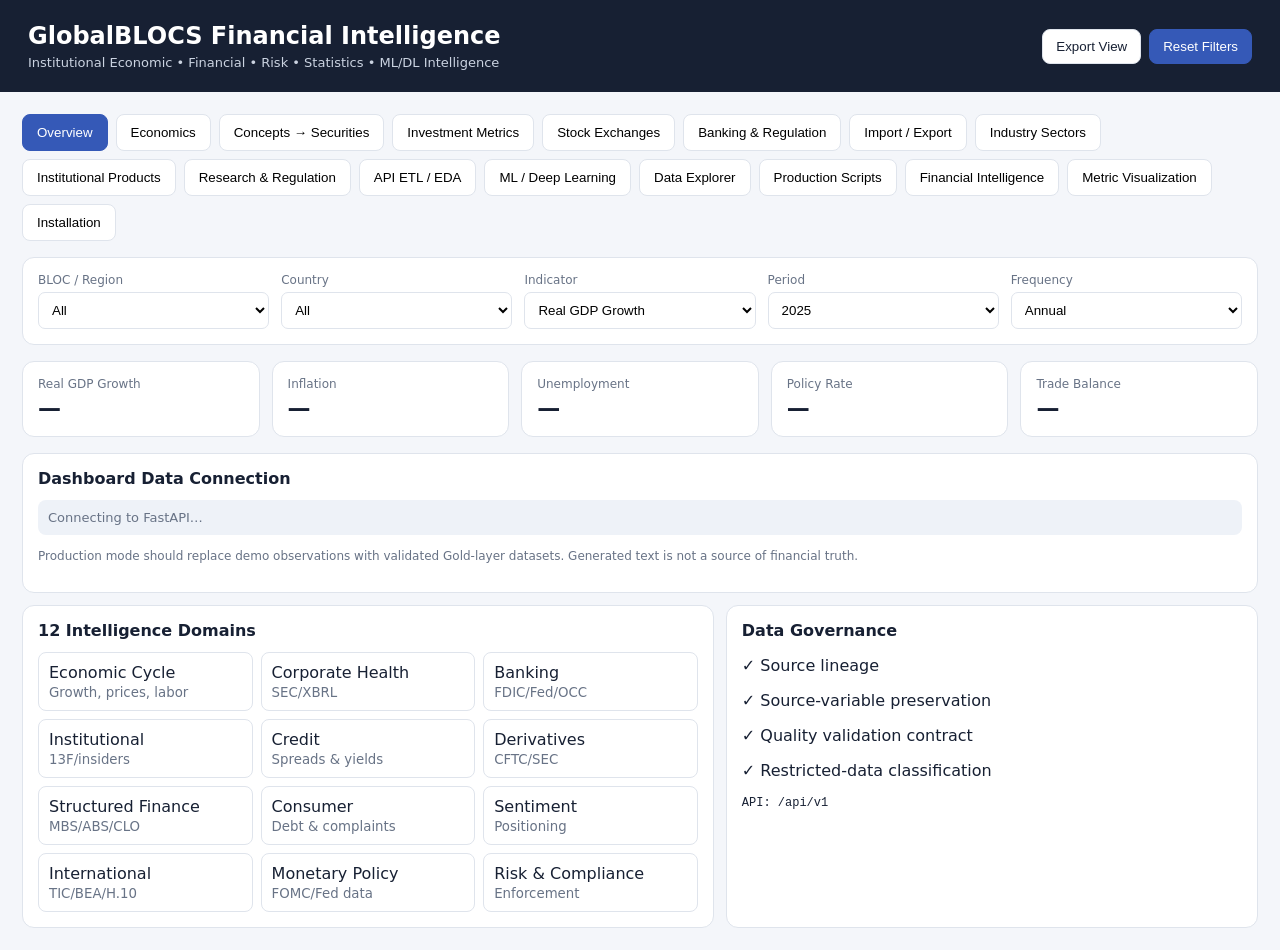
==== dashboard/index.html @ 0b134e93 "Add 350-metric execution validation panel" ====
<!doctype html><html lang="en"><head><meta charset="utf-8"><meta name="viewport" content="width=device-width,initial-scale=1"><title>GlobalBLOCS Financial Intelligence</title><link rel="stylesheet" href="styles.css"></head><body><header><div><h1>GlobalBLOCS Financial Intelligence</h1><div class="sub">Institutional Economic • Financial • Risk • Statistics • ML/DL Intelligence</div></div><div class="actions"><button class="button" id="export">Export View</button><button class="button primary" id="reset">Reset Filters</button></div></header><main><div class="nav">
<button class="active" data-page="overview">Overview</button>
<button data-page="economics">Economics</button><button data-page="concepts">Concepts → Securities</button><button data-page="metrics">Investment Metrics</button>
<button data-page="markets">Stock Exchanges</button>
<button data-page="banking">Banking & Regulation</button>
<button data-page="trade">Import / Export</button>
<button data-page="sectors">Industry Sectors</button>
<button data-page="institutional">Institutional Products</button>
<button data-page="research">Research & Regulation</button>
<button data-page="api-intelligence">API ETL / EDA</button>
<button data-page="models">ML / Deep Learning</button>
<button data-page="data">Data Explorer</button><button data-page="production">Production Scripts</button><button data-page="intelligence">Financial Intelligence</button><button data-page="visualization">Metric Visualization</button>
<button data-page="install">Installation</button>
</div><section id="overview"><div class="filters"><div><label>BLOC / Region</label><select id="bloc"><option>All</option><option>North America</option><option>European Union</option><option>Asia-Pacific</option><option>Emerging Markets</option></select></div><div><label>Country</label><select id="country"><option>All</option><option>United States</option><option>Germany</option><option>Japan</option><option>Brazil</option><option>India</option></select></div><div><label>Indicator</label><select id="indicator"><option>Real GDP Growth</option><option>Inflation Rate</option><option>Unemployment Rate</option><option>Policy Rate</option><option>Trade Balance</option></select></div><div><label>Period</label><select id="period"><option>2025</option><option>2024</option><option>2023</option></select></div><div><label>Frequency</label><select id="frequency"><option>Annual</option><option>Quarterly</option><option>Monthly</option></select></div></div><div class="metrics"><div class="metric"><div class="label">Real GDP Growth</div><div class="value" id="gdp">—</div></div><div class="metric"><div class="label">Inflation</div><div class="value" id="infl">—</div></div><div class="metric"><div class="label">Unemployment</div><div class="value" id="unemp">—</div></div><div class="metric"><div class="label">Policy Rate</div><div class="value" id="rate">—</div></div><div class="metric"><div class="label">Trade Balance</div><div class="value" id="trade">—</div></div></div><div class="grid"><div class="card wide"><h2>Dashboard Data Connection</h2><div id="status" class="status">Connecting to FastAPI…</div><p class="note">Production mode should replace demo observations with validated Gold-layer datasets. Generated text is not a source of financial truth.</p></div><div class="card"><h2>12 Intelligence Domains</h2><div class="domain-list"><div class="domain">Economic Cycle<small>Growth, prices, labor</small></div><div class="domain">Corporate Health<small>SEC/XBRL</small></div><div class="domain">Banking<small>FDIC/Fed/OCC</small></div><div class="domain">Institutional<small>13F/insiders</small></div><div class="domain">Credit<small>Spreads & yields</small></div><div class="domain">Derivatives<small>CFTC/SEC</small></div><div class="domain">Structured Finance<small>MBS/ABS/CLO</small></div><div class="domain">Consumer<small>Debt & complaints</small></div><div class="domain">Sentiment<small>Positioning</small></div><div class="domain">International<small>TIC/BEA/H.10</small></div><div class="domain">Monetary Policy<small>FOMC/Fed data</small></div><div class="domain">Risk & Compliance<small>Enforcement</small></div></div></div><div class="card"><h2>Data Governance</h2><p>✓ Source lineage</p><p>✓ Source-variable preservation</p><p>✓ Quality validation contract</p><p>✓ Restricted-data classification</p><p class="api">API: /api/v1</p></div></div></section><section id="concepts" hidden><div class="card"><h2>Economic Concept → U.S. Security Mapping</h2><p class="note">Select an economic concept to view its mapped research universe and market-proxy categories.</p><div class="feature-grid"><div><label>Concept</label><select id="conceptSelect"><option>GDP</option><option>Inflation</option><option>Interest Rate</option><option>Unemployment</option><option>Consumer Spending</option><option>Housing</option></select></div><div><label>Security</label><select id="conceptSecurity"><option>Select a concept first</option></select></div></div><div id="conceptOutput" style="margin-top:12px"></div></div></section><section id="metrics" hidden><div class="card"><h2>Investment Metrics Engine</h2><p class="note">350-metric knowledge base across return/performance, portfolio/risk, risk-adjusted performance, and quantitative finance. The 50-metric calculation engine remains the first executable calculation tier; the knowledge base drives the full metadata, visualization, statistics, feature-store, and forecasting architecture. Directional labels describe observed movement and do not constitute investment recommendations.</p><div class="tablewrap"><table><thead><tr><th>ID</th><th>Metric</th><th>Category</th></tr></thead><tbody id="metricRows"></tbody></table></div></div></section><section id="economics" hidden><div class="card"><h2>Economic Concept Intelligence</h2><p>Economic concepts map to indicators, U.S. security research universes, historical series, returns, volatility and drawdown analysis.</p></div></section><section id="markets" hidden><div class="card"><h2>Global Stock Exchanges & Market Venues</h2><p>Exchange, security, price, volume, turnover, market capitalization, volatility, corporate actions and derivatives coverage.</p><div class="tablewrap"><table><thead><tr><th>Venue</th><th>Jurisdiction</th><th>Segment</th></tr></thead><tbody id="marketRows"></tbody></table></div></div></section><section id="banking" hidden><div class="grid"><div class="card"><h2>Banking System Intelligence</h2><p>Central-bank and supervisory data covering assets, deposits, loans, capital, liquidity, NIM, ROA/ROE, non-performing exposures and failures.</p></div><div class="card"><h2>Regulatory Events</h2><p>Enforcement, supervisory actions, license actions, issuer filings, market halts, disclosures, sanctions and capital actions.</p></div></div></section><section id="trade" hidden><div class="card"><h2>Import / Export Intelligence</h2><p>Reporter × partner × product × period × flow with classification crosswalks and source provenance.</p><div class="tablewrap"><table><thead><tr><th>Reporter</th><th>Partner</th><th>Flow</th><th>Value</th></tr></thead><tbody id="tradeRows"></tbody></table></div></div></section><section id="sectors" hidden><div class="card"><h2>Industry Sector Intelligence</h2><p>Output, value added, employment, wages, productivity, imports, exports, investment, capacity, energy use, business counts and insolvencies.</p></div></section><section id="institutional" hidden><div class="card"><h2>Institutional Finance Products</h2><p class="note">Research workspace for derivatives, structured finance, fixed income and funding instruments.</p><div class="feature-grid"><div><label>Product Group</label><select id="productGroup"><option>Derivatives</option><option>Structured Credit</option><option>Fixed Income & Funding</option></select></div><div><label>Product</label><select id="product"><option>Total Return Swap (TRS)</option><option>Credit Default Swap (CDS)</option><option>Interest Rate Swap</option><option>Swaption</option><option>SOFR Future</option><option>CLO</option><option>CDO</option><option>MBS / RMBS / CMBS</option><option>Structured Note</option><option>U.S. Treasury</option><option>Floating Rate Note</option><option>Convertible Bond</option><option>Commercial Paper</option><option>Repurchase Agreement</option></select></div></div><div class="grid" style="margin-top:12px"><div class="card"><h3>Analytics</h3><p>Underlying/reference asset • spread • duration • DV01 • volatility • liquidity • counterparty exposure • scenario sensitivity.</p></div><div class="card"><h3>Regulatory / Research</h3><p>SEC • CFTC • Federal Reserve • FINRA • OCC • FDIC • authorized commercial research providers.</p></div></div></div></section>
<section id="research" hidden><div class="card"><h2>Ratings, Research & Regulation</h2><p class="note">Institutional research providers, credit ratings, regulatory reports and credentialed API architecture.</p><div class="tablewrap"><table><thead><tr><th>Provider</th><th>Category</th><th>Access</th></tr></thead><tbody id="providerRows"></tbody></table></div></div></section>
<section id="api-intelligence" hidden>
<div class="card"><h2>Credentialed API → ETL → EDA → Feature Engineering</h2><p class="note">Each API is processed independently through a documented data contract. Credentials are runtime-only and are never returned or persisted by this API.</p>
<div class="feature-grid">
<div><label>API Data Contract</label><select id="apiContract"><option value="custom-credentialed">Custom Credentialed API</option></select></div>
<div><label>Provider</label><input id="apiProvider" value="Custom Credentialed API"></div>
<div><label>Endpoint</label><input id="apiEndpoint" placeholder="https://provider.example/api/data"></div>
<div><label>HTTP Method</label><select id="apiMethod"><option>GET</option><option>POST</option></select></div>
<div><label>Authentication</label><select id="apiAuth"><option>Bearer token</option><option>API key header</option><option>API key query parameter</option><option>Basic auth</option><option>No authentication</option></select></div>
<div><label>Credential Name</label><input id="apiCredentialName" placeholder="FRED_API_KEY"></div>
<div><label>Credential Value</label><input id="apiCredentialValue" type="password" autocomplete="off"></div>
<div><label>Query Parameters JSON</label><input id="apiParams" value="{}"></div>
</div>
<div class="feature-grid" style="margin-top:12px"><div><label>Feature Source Variable</label><input id="featureSource" placeholder="price"></div><div><label>Feature Name</label><input id="featureName" placeholder="price_return_20d"></div><div><label>Feature Operation</label><select id="featureOperation"><option>raw</option><option>pct_change</option><option>diff</option><option>rolling_mean</option><option>rolling_std</option><option>zscore</option><option>log1p</option><option>lag</option></select></div><div><label>Window / Periods</label><input id="featureWindow" type="number" value="20"></div></div>
<div style="margin-top:12px"><button class="button primary" id="runApi">Test Connection + Ingest + ETL/EDA</button><button class="button" id="loadContracts">Load API Contracts</button></div>
<div class="tabs" style="margin-top:16px"><button class="tab active" data-tab="api-quality">Data Quality</button><button class="tab" data-tab="api-eda">ETL / EDA</button><button class="tab" data-tab="api-transform">Transformations</button><button class="tab" data-tab="api-features">Feature Engineering</button><button class="tab" data-tab="api-metrics">Metrics</button><button class="tab" data-tab="api-trend">Trend Intelligence</button><button class="tab" data-tab="api-viz">Visualization</button><button class="tab" data-tab="api-export">Export</button></div>
<div id="apiOutput" class="api-output"><p class="note">Connect an API or analyze an inline dataset to populate the feature table and feature matrix.</p></div>
</div></section><section id="models" hidden><div class="grid"><div class="card"><h2>ML / Deep Learning</h2><p>Random Forest • Gradient Boosting • Logistic Regression • LSTM • GRU • Transformer • Autoencoder</p></div><div class="card"><h2>Model Governance</h2><p class="note">Forecasts and feature importance are analytical outputs, not automatic causal evidence. Models require time-aware validation and documented provenance.</p></div></div></section><section id="data" hidden><div class="card"><h2>Data Explorer</h2><label>Search variable or country</label><input id="search" placeholder="GDP, inflation, United States"><div class="tablewrap" style="margin-top:12px"><table><thead><tr><th>Country</th><th>BLOC</th><th>Variable</th><th>Period</th><th>Value</th></tr></thead><tbody id="datarows"></tbody></table></div></div></section><section id="production" hidden><div class="card"><h2>Production Script Library</h2><p class="note">This workspace exposes the production Python modules behind GlobalBLOCS. These are executable application components, not placeholder dashboard descriptions.</p><div id="productionStatus" class="status">Loading production capabilities…</div><div id="productionScripts"></div><h3>Source Connectors</h3><div id="productionSources"></div><h3>ML / Deep Learning Registry</h3><div id="productionModels"></div></div></section><section id="intelligence" hidden><div class="grid"><div class="card"><h2>12 Intelligence Domains</h2><div id="intelligenceDomains"></div></div><div class="card"><h2>Economic BLOCs & Regions</h2><div id="intelligenceBlocs"></div></div></div><div class="grid" style="margin-top:12px"><div class="card"><h2>Recession Intelligence</h2><p class="note">Indicator registry for country/BLOC analytical screening. Annual World Bank data is not official quarterly recession dating.</p><div id="recessionIndicators"></div></div><div class="card"><h2>Research Providers</h2><div id="intelligenceProviders"></div></div></div><div class="card" style="margin-top:12px"><h2>Investment Metric Catalog</h2><div id="intelligenceMetrics"></div></div><div class="card" style="margin-top:12px"><h2>Risk Analytics Test</h2><p class="note">Enter a comma-separated price series to calculate volatility, drawdown, Sharpe, historical VaR and CVaR.</p><input id="riskPrices" value="100,101,99,103,102,105,104,107"><button class="button primary" id="runRisk" style="margin-top:8px">Run Risk Analytics</button><div id="riskOutput" style="margin-top:12px"></div></div></section><section id="visualization" hidden><div class="card"><h2>GlobalBLOCS Metric Visualization Engine</h2><p class="note">Recommendations are advisory. Every compatible chart remains selectable.</p><div class="feature-grid"><div><label>Metric</label><select id="vizMetric"></select></div><div><label>Category</label><select id="vizCategory"><option value="">All</option><option value="return_performance">Return / Performance</option><option value="portfolio_risk">Portfolio / Risk</option><option value="risk_adjusted">Risk-Adjusted</option><option value="quantitative_finance">Quantitative Finance</option></select></div><div><label>Visualization Type</label><select id="vizType"></select></div><div><label>Period</label><select id="vizPeriod"><option>10Y</option><option>5Y</option><option>3Y</option><option>1Y</option><option>YTD</option><option>1Q</option><option>1M</option></select></div></div><div class="grid" style="margin-top:12px"><div class="card"><h3>Metric Profile</h3><div id="vizProfile"></div></div><div class="card"><h3>Why This Visualization?</h3><div id="vizWhy"></div></div></div><div class="card" style="margin-top:12px"><h3>Visualization Workspace</h3><div id="vizCanvas" class="viz-placeholder">Select a metric and compatible visualization. Connect a dataset to render the actual chart.</div><div class="feature-grid" style="margin-top:12px"><div><label>Metric A</label><select id="metricA"></select></div><div><label>Metric B</label><select id="metricB"></select></div><div><label>Compare</label><select id="vizCompare"><option>Metric vs Metric</option><option>Company vs Benchmark</option><option>SEC vs yfinance</option><option>Peer Group</option></select></div><div><label>Mode</label><select id="vizMode"><option>Single Chart</option><option>Compare Visualizations</option></select></div></div><div id="vizCompareOutput" style="margin-top:12px"></div><div class="card" style="margin-top:12px"><h3>Evaluation Panel</h3><div id="vizEvaluation" class="note">Evaluation metrics change with the selected visualization/model family.</div></div><div class="card" style="margin-top:12px"><h3>350-Metric Execution Gate</h3><div id="metricExecutionValidation" class="note">Validating metric execution contracts…</div></div></div></div></section><section id="install" hidden><div class="card"><h2>Installation Wizard</h2><p>Configure Cloud/API, Desktop Local, or Developer mode and review the required technology stack.</p><button class="button primary" onclick="window.open('../installer/installation-wizard.html','_blank')">Open Installation Wizard</button><p class="note">Mobile clients connect to the secured API; they do not install PostgreSQL, Docker, or the ETL stack on the phone.</p></div></section></main><script src="visualization.js"></script><script src="app.js"></script></body></html>
---- dashboard/styles.css ----
:root{--bg:#f4f6fa;--panel:#fff;--ink:#172033;--muted:#687386;--line:#dfe4ec;--accent:#3559b7;--good:#19764a;--warn:#9a6700}*{box-sizing:border-box}body{margin:0;font-family:Inter,system-ui,-apple-system,sans-serif;background:var(--bg);color:var(--ink)}header{background:var(--ink);color:#fff;padding:22px 28px;display:flex;justify-content:space-between;gap:16px;align-items:center;flex-wrap:wrap}h1{margin:0;font-size:24px}.sub{color:#cbd3e1;font-size:13px;margin-top:5px}.actions{display:flex;gap:8px}.button{padding:9px 13px;border:1px solid var(--line);border-radius:8px;background:#fff;color:var(--ink);cursor:pointer}.primary{background:var(--accent);color:#fff;border-color:var(--accent)}main{max-width:1440px;margin:auto;padding:22px}.nav{display:flex;gap:8px;flex-wrap:wrap;margin-bottom:16px}.nav button{padding:10px 14px;border:1px solid var(--line);border-radius:8px;background:#fff;cursor:pointer}.nav .active{background:var(--accent);color:#fff;border-color:var(--accent)}.filters,.metrics,.grid{display:grid;gap:12px}.filters{grid-template-columns:repeat(5,1fr);padding:15px;background:var(--panel);border:1px solid var(--line);border-radius:12px;margin-bottom:16px}label{font-size:12px;color:var(--muted);display:block;margin-bottom:5px}select,input{width:100%;padding:9px;border:1px solid var(--line);border-radius:7px;background:#fff}.metrics{grid-template-columns:repeat(5,1fr);margin-bottom:16px}.metric,.card{background:var(--panel);border:1px solid var(--line);border-radius:12px;padding:15px}.metric .label{font-size:12px;color:var(--muted)}.metric .value{font-size:23px;font-weight:700;margin-top:4px}.grid{grid-template-columns:1.3fr 1fr}.wide{grid-column:1/-1}.card h2{font-size:16px;margin:0 0 12px}.note{font-size:12px;color:var(--muted);line-height:1.5}.status{padding:10px;background:#eef2f8;border-radius:8px;font-size:13px;color:var(--muted)}.status.good{color:var(--good)}.status.warn{color:var(--warn)}table{width:100%;border-collapse:collapse;font-size:13px}th,td{text-align:left;padding:9px;border-bottom:1px solid var(--line);white-space:nowrap}th{color:var(--muted)}.tablewrap{overflow:auto}.domain-list{display:grid;grid-template-columns:repeat(3,1fr);gap:8px}.domain{border:1px solid var(--line);border-radius:8px;padding:10px;background:#fff}.domain small{display:block;color:var(--muted);margin-top:3px}.api{font-family:ui-monospace,monospace;font-size:12px}@media(max-width:1000px){.filters,.metrics{grid-template-columns:repeat(2,1fr)}.grid{grid-template-columns:1fr}.domain-list{grid-template-columns:repeat(2,1fr)}}@media(max-width:560px){main{padding:12px}.filters,.metrics,.domain-list{grid-template-columns:1fr}} .feature-grid{display:grid;grid-template-columns:1fr 1fr;gap:12px}.tablewrap{overflow:auto}table{width:100%;border-collapse:collapse}th,td{padding:9px;border-bottom:1px solid var(--line);text-align:left;font-size:13px}th{color:var(--muted)}@media(max-width:700px){.feature-grid{grid-template-columns:1fr}}
.tabs{display:flex;gap:6px;flex-wrap:wrap;margin:12px 0}.tab{padding:8px 11px;border:1px solid var(--line);border-radius:7px;background:#fff;cursor:pointer}.tab.active{background:var(--accent);color:#fff;border-color:var(--accent)}.api-output{margin-top:14px;padding:12px;border:1px solid var(--line);border-radius:10px;background:#fbfcfe;min-height:180px}.api-output h3{font-size:14px;margin:8px 0}.api-output table{font-size:12px}.api-output td{max-width:320px;overflow:hidden;text-overflow:ellipsis}.card h3{font-size:14px;margin:0 0 8px}

.metric-chart{width:100%;min-height:300px;display:block}
.metric-chart .axis{stroke:currentColor;opacity:.35}
.metric-chart .series{fill:none;stroke:currentColor;stroke-width:3}
.metric-chart .area{fill:currentColor;opacity:.12}
.metric-chart .bar{fill:currentColor;opacity:.7}
.metric-chart .point{fill:currentColor;opacity:.75}
.viz-placeholder{min-height:300px;display:flex;align-items:center;justify-content:center;border:1px dashed currentColor;border-radius:8px;padding:24px;text-align:center}
.viz-special{padding:40px;text-align:center;border:1px dashed currentColor;border-radius:8px}
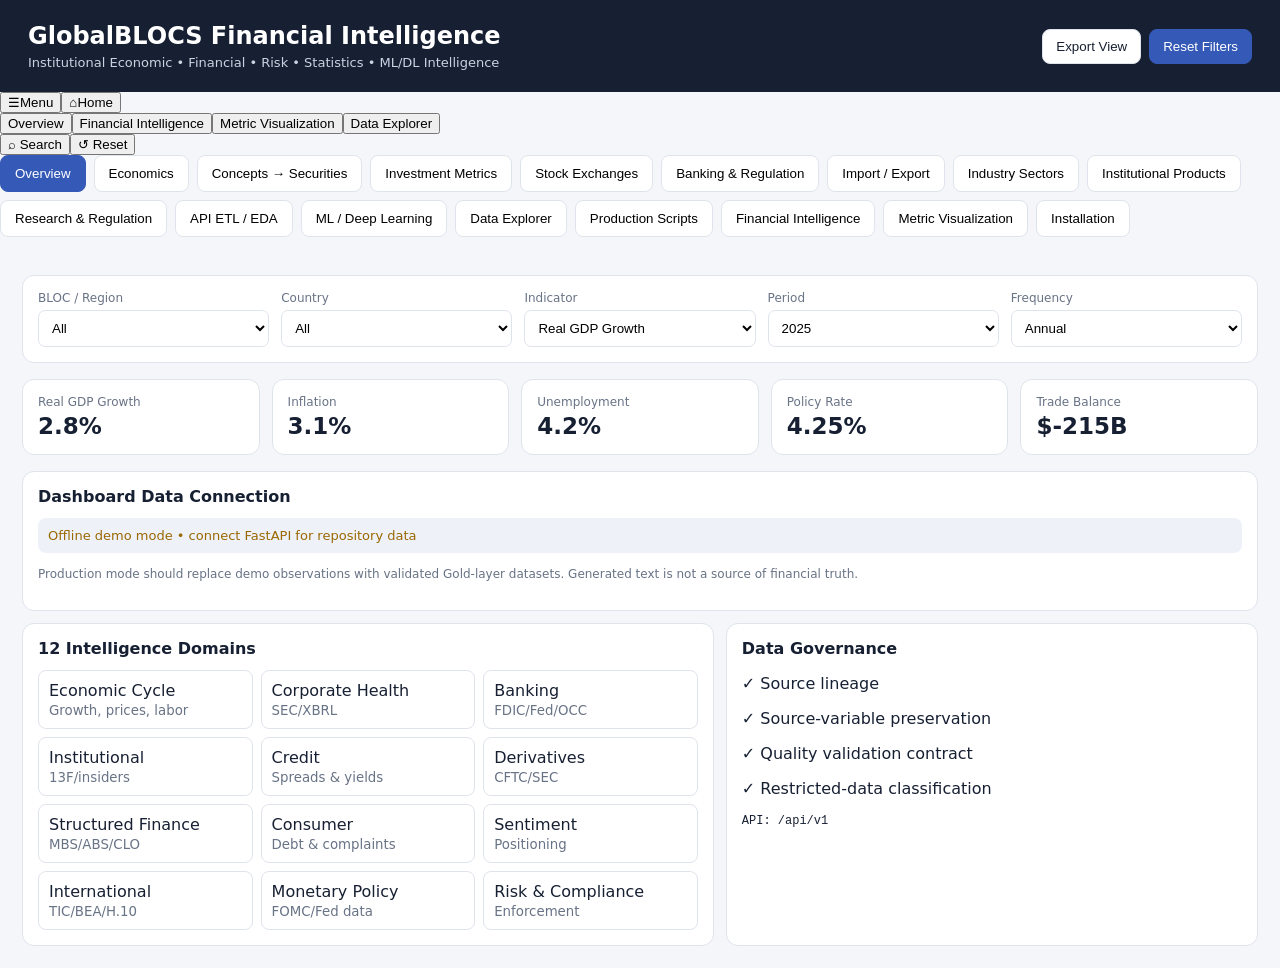
==== commit d74599ba: "Add application navigation shell" ====
--- a/dashboard/index.html
+++ b/dashboard/index.html
@@ -29,4 +29,4 @@
 <div style="margin-top:12px"><button class="button primary" id="runApi">Test Connection + Ingest + ETL/EDA</button><button class="button" id="loadContracts">Load API Contracts</button></div>
 <div class="tabs" style="margin-top:16px"><button class="tab active" data-tab="api-quality">Data Quality</button><button class="tab" data-tab="api-eda">ETL / EDA</button><button class="tab" data-tab="api-transform">Transformations</button><button class="tab" data-tab="api-features">Feature Engineering</button><button class="tab" data-tab="api-metrics">Metrics</button><button class="tab" data-tab="api-trend">Trend Intelligence</button><button class="tab" data-tab="api-viz">Visualization</button><button class="tab" data-tab="api-export">Export</button></div>
 <div id="apiOutput" class="api-output"><p class="note">Connect an API or analyze an inline dataset to populate the feature table and feature matrix.</p></div>
-</div></section><section id="models" hidden><div class="grid"><div class="card"><h2>ML / Deep Learning</h2><p>Random Forest • Gradient Boosting • Logistic Regression • LSTM • GRU • Transformer • Autoencoder</p></div><div class="card"><h2>Model Governance</h2><p class="note">Forecasts and feature importance are analytical outputs, not automatic causal evidence. Models require time-aware validation and documented provenance.</p></div></div></section><section id="data" hidden><div class="card"><h2>Data Explorer</h2><label>Search variable or country</label><input id="search" placeholder="GDP, inflation, United States"><div class="tablewrap" style="margin-top:12px"><table><thead><tr><th>Country</th><th>BLOC</th><th>Variable</th><th>Period</th><th>Value</th></tr></thead><tbody id="datarows"></tbody></table></div></div></section><section id="production" hidden><div class="card"><h2>Production Script Library</h2><p class="note">This workspace exposes the production Python modules behind GlobalBLOCS. These are executable application components, not placeholder dashboard descriptions.</p><div id="productionStatus" class="status">Loading production capabilities…</div><div id="productionScripts"></div><h3>Source Connectors</h3><div id="productionSources"></div><h3>ML / Deep Learning Registry</h3><div id="productionModels"></div></div></section><section id="intelligence" hidden><div class="grid"><div class="card"><h2>12 Intelligence Domains</h2><div id="intelligenceDomains"></div></div><div class="card"><h2>Economic BLOCs & Regions</h2><div id="intelligenceBlocs"></div></div></div><div class="grid" style="margin-top:12px"><div class="card"><h2>Recession Intelligence</h2><p class="note">Indicator registry for country/BLOC analytical screening. Annual World Bank data is not official quarterly recession dating.</p><div id="recessionIndicators"></div></div><div class="card"><h2>Research Providers</h2><div id="intelligenceProviders"></div></div></div><div class="card" style="margin-top:12px"><h2>Investment Metric Catalog</h2><div id="intelligenceMetrics"></div></div><div class="card" style="margin-top:12px"><h2>Risk Analytics Test</h2><p class="note">Enter a comma-separated price series to calculate volatility, drawdown, Sharpe, historical VaR and CVaR.</p><input id="riskPrices" value="100,101,99,103,102,105,104,107"><button class="button primary" id="runRisk" style="margin-top:8px">Run Risk Analytics</button><div id="riskOutput" style="margin-top:12px"></div></div></section><section id="visualization" hidden><div class="card"><h2>GlobalBLOCS Metric Visualization Engine</h2><p class="note">Recommendations are advisory. Every compatible chart remains selectable.</p><div class="feature-grid"><div><label>Metric</label><select id="vizMetric"></select></div><div><label>Category</label><select id="vizCategory"><option value="">All</option><option value="return_performance">Return / Performance</option><option value="portfolio_risk">Portfolio / Risk</option><option value="risk_adjusted">Risk-Adjusted</option><option value="quantitative_finance">Quantitative Finance</option></select></div><div><label>Visualization Type</label><select id="vizType"></select></div><div><label>Period</label><select id="vizPeriod"><option>10Y</option><option>5Y</option><option>3Y</option><option>1Y</option><option>YTD</option><option>1Q</option><option>1M</option></select></div></div><div class="grid" style="margin-top:12px"><div class="card"><h3>Metric Profile</h3><div id="vizProfile"></div></div><div class="card"><h3>Why This Visualization?</h3><div id="vizWhy"></div></div></div><div class="card" style="margin-top:12px"><h3>Visualization Workspace</h3><div id="vizCanvas" class="viz-placeholder">Select a metric and compatible visualization. Connect a dataset to render the actual chart.</div><div class="feature-grid" style="margin-top:12px"><div><label>Metric A</label><select id="metricA"></select></div><div><label>Metric B</label><select id="metricB"></select></div><div><label>Compare</label><select id="vizCompare"><option>Metric vs Metric</option><option>Company vs Benchmark</option><option>SEC vs yfinance</option><option>Peer Group</option></select></div><div><label>Mode</label><select id="vizMode"><option>Single Chart</option><option>Compare Visualizations</option></select></div></div><div id="vizCompareOutput" style="margin-top:12px"></div><div class="card" style="margin-top:12px"><h3>Evaluation Panel</h3><div id="vizEvaluation" class="note">Evaluation metrics change with the selected visualization/model family.</div></div><div class="card" style="margin-top:12px"><h3>350-Metric Execution Gate</h3><div id="metricExecutionValidation" class="note">Validating metric execution contracts…</div></div></div></div></section><section id="install" hidden><div class="card"><h2>Installation Wizard</h2><p>Configure Cloud/API, Desktop Local, or Developer mode and review the required technology stack.</p><button class="button primary" onclick="window.open('../installer/installation-wizard.html','_blank')">Open Installation Wizard</button><p class="note">Mobile clients connect to the secured API; they do not install PostgreSQL, Docker, or the ETL stack on the phone.</p></div></section></main><script src="visualization.js"></script><script src="app.js"></script></body></html>+</div></section><section id="models" hidden><div class="grid"><div class="card"><h2>ML / Deep Learning</h2><p>Random Forest • Gradient Boosting • Logistic Regression • LSTM • GRU • Transformer • Autoencoder</p></div><div class="card"><h2>Model Governance</h2><p class="note">Forecasts and feature importance are analytical outputs, not automatic causal evidence. Models require time-aware validation and documented provenance.</p></div></div></section><section id="data" hidden><div class="card"><h2>Data Explorer</h2><label>Search variable or country</label><input id="search" placeholder="GDP, inflation, United States"><div class="tablewrap" style="margin-top:12px"><table><thead><tr><th>Country</th><th>BLOC</th><th>Variable</th><th>Period</th><th>Value</th></tr></thead><tbody id="datarows"></tbody></table></div></div></section><section id="production" hidden><div class="card"><h2>Production Script Library</h2><p class="note">This workspace exposes the production Python modules behind GlobalBLOCS. These are executable application components, not placeholder dashboard descriptions.</p><div id="productionStatus" class="status">Loading production capabilities…</div><div id="productionScripts"></div><h3>Source Connectors</h3><div id="productionSources"></div><h3>ML / Deep Learning Registry</h3><div id="productionModels"></div></div></section><section id="intelligence" hidden><div class="grid"><div class="card"><h2>12 Intelligence Domains</h2><div id="intelligenceDomains"></div></div><div class="card"><h2>Economic BLOCs & Regions</h2><div id="intelligenceBlocs"></div></div></div><div class="grid" style="margin-top:12px"><div class="card"><h2>Recession Intelligence</h2><p class="note">Indicator registry for country/BLOC analytical screening. Annual World Bank data is not official quarterly recession dating.</p><div id="recessionIndicators"></div></div><div class="card"><h2>Research Providers</h2><div id="intelligenceProviders"></div></div></div><div class="card" style="margin-top:12px"><h2>Investment Metric Catalog</h2><div id="intelligenceMetrics"></div></div><div class="card" style="margin-top:12px"><h2>Risk Analytics Test</h2><p class="note">Enter a comma-separated price series to calculate volatility, drawdown, Sharpe, historical VaR and CVaR.</p><input id="riskPrices" value="100,101,99,103,102,105,104,107"><button class="button primary" id="runRisk" style="margin-top:8px">Run Risk Analytics</button><div id="riskOutput" style="margin-top:12px"></div></div></section><section id="visualization" hidden><div class="card"><h2>GlobalBLOCS Metric Visualization Engine</h2><p class="note">Recommendations are advisory. Every compatible chart remains selectable.</p><div class="feature-grid"><div><label>Metric</label><select id="vizMetric"></select></div><div><label>Category</label><select id="vizCategory"><option value="">All</option><option value="return_performance">Return / Performance</option><option value="portfolio_risk">Portfolio / Risk</option><option value="risk_adjusted">Risk-Adjusted</option><option value="quantitative_finance">Quantitative Finance</option></select></div><div><label>Visualization Type</label><select id="vizType"></select></div><div><label>Period</label><select id="vizPeriod"><option>10Y</option><option>5Y</option><option>3Y</option><option>1Y</option><option>YTD</option><option>1Q</option><option>1M</option></select></div></div><div class="grid" style="margin-top:12px"><div class="card"><h3>Metric Profile</h3><div id="vizProfile"></div></div><div class="card"><h3>Why This Visualization?</h3><div id="vizWhy"></div></div></div><div class="card" style="margin-top:12px"><h3>Visualization Workspace</h3><div id="vizCanvas" class="viz-placeholder">Select a metric and compatible visualization. Connect a dataset to render the actual chart.</div><div class="feature-grid" style="margin-top:12px"><div><label>Metric A</label><select id="metricA"></select></div><div><label>Metric B</label><select id="metricB"></select></div><div><label>Compare</label><select id="vizCompare"><option>Metric vs Metric</option><option>Company vs Benchmark</option><option>SEC vs yfinance</option><option>Peer Group</option></select></div><div><label>Mode</label><select id="vizMode"><option>Single Chart</option><option>Compare Visualizations</option></select></div></div><div id="vizCompareOutput" style="margin-top:12px"></div><div class="card" style="margin-top:12px"><h3>Evaluation Panel</h3><div id="vizEvaluation" class="note">Evaluation metrics change with the selected visualization/model family.</div></div><div class="card" style="margin-top:12px"><h3>350-Metric Execution Gate</h3><div id="metricExecutionValidation" class="note">Validating metric execution contracts…</div></div></div></div></section><section id="install" hidden><div class="card"><h2>Installation Wizard</h2><p>Configure Cloud/API, Desktop Local, or Developer mode and review the required technology stack.</p><button class="button primary" onclick="window.open('../installer/installation-wizard.html','_blank')">Open Installation Wizard</button><p class="note">Mobile clients connect to the secured API; they do not install PostgreSQL, Docker, or the ETL stack on the phone.</p></div></section></main><script src="visualization.js"></script><script src="app.js"></script><script src="navigation.js"></script></body></html>
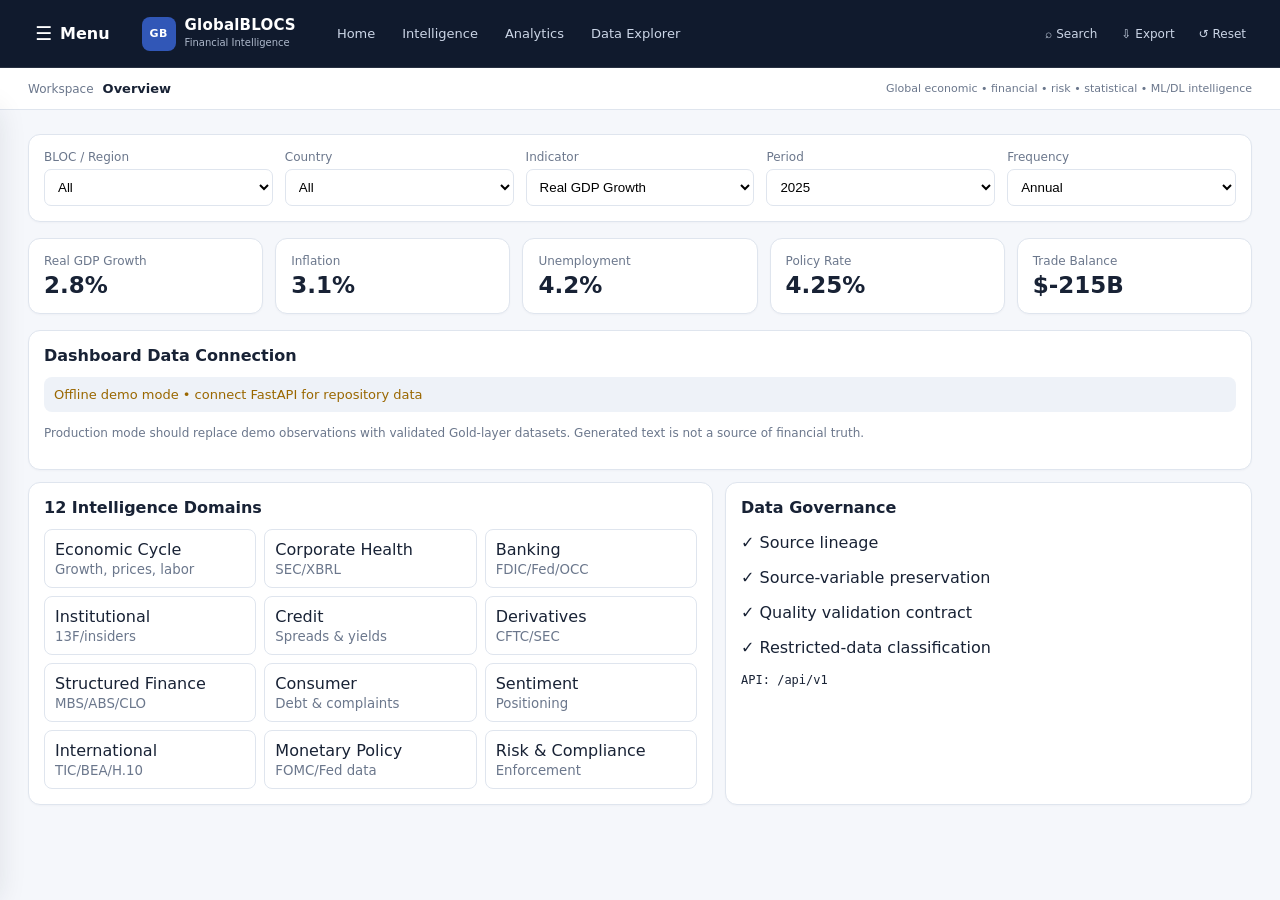
==== commit 414366cb: "Add repository RAG research workspace to dashboard" ====
--- a/dashboard/index.html
+++ b/dashboard/index.html
@@ -10,7 +10,7 @@
 <button data-page="api-intelligence">API ETL / EDA</button>
 <button data-page="models">ML / Deep Learning</button>
 <button data-page="data">Data Explorer</button><button data-page="production">Production Scripts</button><button data-page="intelligence">Financial Intelligence</button><button data-page="visualization">Metric Visualization</button>
-<button data-page="install">Installation</button>
+<button data-page="rag">RAG Research Assistant</button><button data-page="install">Installation</button>
 </div><section id="overview"><div class="filters"><div><label>BLOC / Region</label><select id="bloc"><option>All</option><option>North America</option><option>European Union</option><option>Asia-Pacific</option><option>Emerging Markets</option></select></div><div><label>Country</label><select id="country"><option>All</option><option>United States</option><option>Germany</option><option>Japan</option><option>Brazil</option><option>India</option></select></div><div><label>Indicator</label><select id="indicator"><option>Real GDP Growth</option><option>Inflation Rate</option><option>Unemployment Rate</option><option>Policy Rate</option><option>Trade Balance</option></select></div><div><label>Period</label><select id="period"><option>2025</option><option>2024</option><option>2023</option></select></div><div><label>Frequency</label><select id="frequency"><option>Annual</option><option>Quarterly</option><option>Monthly</option></select></div></div><div class="metrics"><div class="metric"><div class="label">Real GDP Growth</div><div class="value" id="gdp">—</div></div><div class="metric"><div class="label">Inflation</div><div class="value" id="infl">—</div></div><div class="metric"><div class="label">Unemployment</div><div class="value" id="unemp">—</div></div><div class="metric"><div class="label">Policy Rate</div><div class="value" id="rate">—</div></div><div class="metric"><div class="label">Trade Balance</div><div class="value" id="trade">—</div></div></div><div class="grid"><div class="card wide"><h2>Dashboard Data Connection</h2><div id="status" class="status">Connecting to FastAPI…</div><p class="note">Production mode should replace demo observations with validated Gold-layer datasets. Generated text is not a source of financial truth.</p></div><div class="card"><h2>12 Intelligence Domains</h2><div class="domain-list"><div class="domain">Economic Cycle<small>Growth, prices, labor</small></div><div class="domain">Corporate Health<small>SEC/XBRL</small></div><div class="domain">Banking<small>FDIC/Fed/OCC</small></div><div class="domain">Institutional<small>13F/insiders</small></div><div class="domain">Credit<small>Spreads & yields</small></div><div class="domain">Derivatives<small>CFTC/SEC</small></div><div class="domain">Structured Finance<small>MBS/ABS/CLO</small></div><div class="domain">Consumer<small>Debt & complaints</small></div><div class="domain">Sentiment<small>Positioning</small></div><div class="domain">International<small>TIC/BEA/H.10</small></div><div class="domain">Monetary Policy<small>FOMC/Fed data</small></div><div class="domain">Risk & Compliance<small>Enforcement</small></div></div></div><div class="card"><h2>Data Governance</h2><p>✓ Source lineage</p><p>✓ Source-variable preservation</p><p>✓ Quality validation contract</p><p>✓ Restricted-data classification</p><p class="api">API: /api/v1</p></div></div></section><section id="concepts" hidden><div class="card"><h2>Economic Concept → U.S. Security Mapping</h2><p class="note">Select an economic concept to view its mapped research universe and market-proxy categories.</p><div class="feature-grid"><div><label>Concept</label><select id="conceptSelect"><option>GDP</option><option>Inflation</option><option>Interest Rate</option><option>Unemployment</option><option>Consumer Spending</option><option>Housing</option></select></div><div><label>Security</label><select id="conceptSecurity"><option>Select a concept first</option></select></div></div><div id="conceptOutput" style="margin-top:12px"></div></div></section><section id="metrics" hidden><div class="card"><h2>Investment Metrics Engine</h2><p class="note">350-metric knowledge base across return/performance, portfolio/risk, risk-adjusted performance, and quantitative finance. The 50-metric calculation engine remains the first executable calculation tier; the knowledge base drives the full metadata, visualization, statistics, feature-store, and forecasting architecture. Directional labels describe observed movement and do not constitute investment recommendations.</p><div class="tablewrap"><table><thead><tr><th>ID</th><th>Metric</th><th>Category</th></tr></thead><tbody id="metricRows"></tbody></table></div></div></section><section id="economics" hidden><div class="card"><h2>Economic Concept Intelligence</h2><p>Economic concepts map to indicators, U.S. security research universes, historical series, returns, volatility and drawdown analysis.</p></div></section><section id="markets" hidden><div class="card"><h2>Global Stock Exchanges & Market Venues</h2><p>Exchange, security, price, volume, turnover, market capitalization, volatility, corporate actions and derivatives coverage.</p><div class="tablewrap"><table><thead><tr><th>Venue</th><th>Jurisdiction</th><th>Segment</th></tr></thead><tbody id="marketRows"></tbody></table></div></div></section><section id="banking" hidden><div class="grid"><div class="card"><h2>Banking System Intelligence</h2><p>Central-bank and supervisory data covering assets, deposits, loans, capital, liquidity, NIM, ROA/ROE, non-performing exposures and failures.</p></div><div class="card"><h2>Regulatory Events</h2><p>Enforcement, supervisory actions, license actions, issuer filings, market halts, disclosures, sanctions and capital actions.</p></div></div></section><section id="trade" hidden><div class="card"><h2>Import / Export Intelligence</h2><p>Reporter × partner × product × period × flow with classification crosswalks and source provenance.</p><div class="tablewrap"><table><thead><tr><th>Reporter</th><th>Partner</th><th>Flow</th><th>Value</th></tr></thead><tbody id="tradeRows"></tbody></table></div></div></section><section id="sectors" hidden><div class="card"><h2>Industry Sector Intelligence</h2><p>Output, value added, employment, wages, productivity, imports, exports, investment, capacity, energy use, business counts and insolvencies.</p></div></section><section id="institutional" hidden><div class="card"><h2>Institutional Finance Products</h2><p class="note">Research workspace for derivatives, structured finance, fixed income and funding instruments.</p><div class="feature-grid"><div><label>Product Group</label><select id="productGroup"><option>Derivatives</option><option>Structured Credit</option><option>Fixed Income & Funding</option></select></div><div><label>Product</label><select id="product"><option>Total Return Swap (TRS)</option><option>Credit Default Swap (CDS)</option><option>Interest Rate Swap</option><option>Swaption</option><option>SOFR Future</option><option>CLO</option><option>CDO</option><option>MBS / RMBS / CMBS</option><option>Structured Note</option><option>U.S. Treasury</option><option>Floating Rate Note</option><option>Convertible Bond</option><option>Commercial Paper</option><option>Repurchase Agreement</option></select></div></div><div class="grid" style="margin-top:12px"><div class="card"><h3>Analytics</h3><p>Underlying/reference asset • spread • duration • DV01 • volatility • liquidity • counterparty exposure • scenario sensitivity.</p></div><div class="card"><h3>Regulatory / Research</h3><p>SEC • CFTC • Federal Reserve • FINRA • OCC • FDIC • authorized commercial research providers.</p></div></div></div></section>
 <section id="research" hidden><div class="card"><h2>Ratings, Research & Regulation</h2><p class="note">Institutional research providers, credit ratings, regulatory reports and credentialed API architecture.</p><div class="tablewrap"><table><thead><tr><th>Provider</th><th>Category</th><th>Access</th></tr></thead><tbody id="providerRows"></tbody></table></div></div></section>
 <section id="api-intelligence" hidden>
@@ -29,4 +29,31 @@
 <div style="margin-top:12px"><button class="button primary" id="runApi">Test Connection + Ingest + ETL/EDA</button><button class="button" id="loadContracts">Load API Contracts</button></div>
 <div class="tabs" style="margin-top:16px"><button class="tab active" data-tab="api-quality">Data Quality</button><button class="tab" data-tab="api-eda">ETL / EDA</button><button class="tab" data-tab="api-transform">Transformations</button><button class="tab" data-tab="api-features">Feature Engineering</button><button class="tab" data-tab="api-metrics">Metrics</button><button class="tab" data-tab="api-trend">Trend Intelligence</button><button class="tab" data-tab="api-viz">Visualization</button><button class="tab" data-tab="api-export">Export</button></div>
 <div id="apiOutput" class="api-output"><p class="note">Connect an API or analyze an inline dataset to populate the feature table and feature matrix.</p></div>
-</div></section><section id="models" hidden><div class="grid"><div class="card"><h2>ML / Deep Learning</h2><p>Random Forest • Gradient Boosting • Logistic Regression • LSTM • GRU • Transformer • Autoencoder</p></div><div class="card"><h2>Model Governance</h2><p class="note">Forecasts and feature importance are analytical outputs, not automatic causal evidence. Models require time-aware validation and documented provenance.</p></div></div></section><section id="data" hidden><div class="card"><h2>Data Explorer</h2><label>Search variable or country</label><input id="search" placeholder="GDP, inflation, United States"><div class="tablewrap" style="margin-top:12px"><table><thead><tr><th>Country</th><th>BLOC</th><th>Variable</th><th>Period</th><th>Value</th></tr></thead><tbody id="datarows"></tbody></table></div></div></section><section id="production" hidden><div class="card"><h2>Production Script Library</h2><p class="note">This workspace exposes the production Python modules behind GlobalBLOCS. These are executable application components, not placeholder dashboard descriptions.</p><div id="productionStatus" class="status">Loading production capabilities…</div><div id="productionScripts"></div><h3>Source Connectors</h3><div id="productionSources"></div><h3>ML / Deep Learning Registry</h3><div id="productionModels"></div></div></section><section id="intelligence" hidden><div class="grid"><div class="card"><h2>12 Intelligence Domains</h2><div id="intelligenceDomains"></div></div><div class="card"><h2>Economic BLOCs & Regions</h2><div id="intelligenceBlocs"></div></div></div><div class="grid" style="margin-top:12px"><div class="card"><h2>Recession Intelligence</h2><p class="note">Indicator registry for country/BLOC analytical screening. Annual World Bank data is not official quarterly recession dating.</p><div id="recessionIndicators"></div></div><div class="card"><h2>Research Providers</h2><div id="intelligenceProviders"></div></div></div><div class="card" style="margin-top:12px"><h2>Investment Metric Catalog</h2><div id="intelligenceMetrics"></div></div><div class="card" style="margin-top:12px"><h2>Risk Analytics Test</h2><p class="note">Enter a comma-separated price series to calculate volatility, drawdown, Sharpe, historical VaR and CVaR.</p><input id="riskPrices" value="100,101,99,103,102,105,104,107"><button class="button primary" id="runRisk" style="margin-top:8px">Run Risk Analytics</button><div id="riskOutput" style="margin-top:12px"></div></div></section><section id="visualization" hidden><div class="card"><h2>GlobalBLOCS Metric Visualization Engine</h2><p class="note">Recommendations are advisory. Every compatible chart remains selectable.</p><div class="feature-grid"><div><label>Metric</label><select id="vizMetric"></select></div><div><label>Category</label><select id="vizCategory"><option value="">All</option><option value="return_performance">Return / Performance</option><option value="portfolio_risk">Portfolio / Risk</option><option value="risk_adjusted">Risk-Adjusted</option><option value="quantitative_finance">Quantitative Finance</option></select></div><div><label>Visualization Type</label><select id="vizType"></select></div><div><label>Period</label><select id="vizPeriod"><option>10Y</option><option>5Y</option><option>3Y</option><option>1Y</option><option>YTD</option><option>1Q</option><option>1M</option></select></div></div><div class="grid" style="margin-top:12px"><div class="card"><h3>Metric Profile</h3><div id="vizProfile"></div></div><div class="card"><h3>Why This Visualization?</h3><div id="vizWhy"></div></div></div><div class="card" style="margin-top:12px"><h3>Visualization Workspace</h3><div id="vizCanvas" class="viz-placeholder">Select a metric and compatible visualization. Connect a dataset to render the actual chart.</div><div class="feature-grid" style="margin-top:12px"><div><label>Metric A</label><select id="metricA"></select></div><div><label>Metric B</label><select id="metricB"></select></div><div><label>Compare</label><select id="vizCompare"><option>Metric vs Metric</option><option>Company vs Benchmark</option><option>SEC vs yfinance</option><option>Peer Group</option></select></div><div><label>Mode</label><select id="vizMode"><option>Single Chart</option><option>Compare Visualizations</option></select></div></div><div id="vizCompareOutput" style="margin-top:12px"></div><div class="card" style="margin-top:12px"><h3>Evaluation Panel</h3><div id="vizEvaluation" class="note">Evaluation metrics change with the selected visualization/model family.</div></div><div class="card" style="margin-top:12px"><h3>350-Metric Execution Gate</h3><div id="metricExecutionValidation" class="note">Validating metric execution contracts…</div></div></div></div></section><section id="install" hidden><div class="card"><h2>Installation Wizard</h2><p>Configure Cloud/API, Desktop Local, or Developer mode and review the required technology stack.</p><button class="button primary" onclick="window.open('../installer/installation-wizard.html','_blank')">Open Installation Wizard</button><p class="note">Mobile clients connect to the secured API; they do not install PostgreSQL, Docker, or the ETL stack on the phone.</p></div></section></main><script src="visualization.js"></script><script src="app.js"></script><script src="navigation.js"></script></body></html>+</div></section><section id="models" hidden><div class="grid"><div class="card"><h2>ML / Deep Learning</h2><p>Random Forest • Gradient Boosting • Logistic Regression • LSTM • GRU • Transformer • Autoencoder</p></div><div class="card"><h2>Model Governance</h2><p class="note">Forecasts and feature importance are analytical outputs, not automatic causal evidence. Models require time-aware validation and documented provenance.</p></div></div></section><section id="data" hidden><div class="card"><h2>Data Explorer</h2><label>Search variable or country</label><input id="search" placeholder="GDP, inflation, United States"><div class="tablewrap" style="margin-top:12px"><table><thead><tr><th>Country</th><th>BLOC</th><th>Variable</th><th>Period</th><th>Value</th></tr></thead><tbody id="datarows"></tbody></table></div></div></section><section id="production" hidden><div class="card"><h2>Production Script Library</h2><p class="note">This workspace exposes the production Python modules behind GlobalBLOCS. These are executable application components, not placeholder dashboard descriptions.</p><div id="productionStatus" class="status">Loading production capabilities…</div><div id="productionScripts"></div><h3>Source Connectors</h3><div id="productionSources"></div><h3>ML / Deep Learning Registry</h3><div id="productionModels"></div></div></section><section id="intelligence" hidden><div class="grid"><div class="card"><h2>12 Intelligence Domains</h2><div id="intelligenceDomains"></div></div><div class="card"><h2>Economic BLOCs & Regions</h2><div id="intelligenceBlocs"></div></div></div><div class="grid" style="margin-top:12px"><div class="card"><h2>Recession Intelligence</h2><p class="note">Indicator registry for country/BLOC analytical screening. Annual World Bank data is not official quarterly recession dating.</p><div id="recessionIndicators"></div></div><div class="card"><h2>Research Providers</h2><div id="intelligenceProviders"></div></div></div><div class="card" style="margin-top:12px"><h2>Investment Metric Catalog</h2><div id="intelligenceMetrics"></div></div><div class="card" style="margin-top:12px"><h2>Risk Analytics Test</h2><p class="note">Enter a comma-separated price series to calculate volatility, drawdown, Sharpe, historical VaR and CVaR.</p><input id="riskPrices" value="100,101,99,103,102,105,104,107"><button class="button primary" id="runRisk" style="margin-top:8px">Run Risk Analytics</button><div id="riskOutput" style="margin-top:12px"></div></div></section><section id="visualization" hidden><div class="card"><h2>GlobalBLOCS Metric Visualization Engine</h2><p class="note">Recommendations are advisory. Every compatible chart remains selectable.</p><div class="feature-grid"><div><label>Metric</label><select id="vizMetric"></select></div><div><label>Category</label><select id="vizCategory"><option value="">All</option><option value="return_performance">Return / Performance</option><option value="portfolio_risk">Portfolio / Risk</option><option value="risk_adjusted">Risk-Adjusted</option><option value="quantitative_finance">Quantitative Finance</option></select></div><div><label>Visualization Type</label><select id="vizType"></select></div><div><label>Period</label><select id="vizPeriod"><option>10Y</option><option>5Y</option><option>3Y</option><option>1Y</option><option>YTD</option><option>1Q</option><option>1M</option></select></div></div><div class="grid" style="margin-top:12px"><div class="card"><h3>Metric Profile</h3><div id="vizProfile"></div></div><div class="card"><h3>Why This Visualization?</h3><div id="vizWhy"></div></div></div><div class="card" style="margin-top:12px"><h3>Visualization Workspace</h3><div id="vizCanvas" class="viz-placeholder">Select a metric and compatible visualization. Connect a dataset to render the actual chart.</div><div class="feature-grid" style="margin-top:12px"><div><label>Metric A</label><select id="metricA"></select></div><div><label>Metric B</label><select id="metricB"></select></div><div><label>Compare</label><select id="vizCompare"><option>Metric vs Metric</option><option>Company vs Benchmark</option><option>SEC vs yfinance</option><option>Peer Group</option></select></div><div><label>Mode</label><select id="vizMode"><option>Single Chart</option><option>Compare Visualizations</option></select></div></div><div id="vizCompareOutput" style="margin-top:12px"></div><div class="card" style="margin-top:12px"><h3>Evaluation Panel</h3><div id="vizEvaluation" class="note">Evaluation metrics change with the selected visualization/model family.</div></div><div class="card" style="margin-top:12px"><h3>350-Metric Execution Gate</h3><div id="metricExecutionValidation" class="note">Validating metric execution contracts…</div></div></div></div></section><section id="rag" hidden><div class="card"><h2>GlobalBLOCS RAG Research Assistant</h2><p class="note">Search repository documentation and source catalogs. Current starter retrieves evidence with TF-IDF; generated synthesis and vector search are not yet configured.</p><form id="ragForm"><label for="ragQuestion">Research question</label><textarea id="ragQuestion" rows="4" style="width:100%;margin-top:8px" placeholder="Example: Which official sources can validate trade and macroeconomic risks for semiconductor companies?" required></textarea><div class="feature-grid" style="margin-top:10px"><div><label for="ragTopK">Evidence passages</label><select id="ragTopK"><option value="4">4</option><option value="6" selected>6</option><option value="10">10</option></select></div><div style="display:flex;align-items:end"><button class="button primary" type="submit" id="ragSubmit">Search Evidence</button></div></div></form><div id="ragStatus" class="status" style="margin-top:12px">Ready to search the repository.</div><div id="ragAnswer" style="margin-top:12px"></div><div id="ragEvidence" class="grid" style="margin-top:12px"></div></div></section><section id="install" hidden><div class="card"><h2>Installation Wizard</h2><p>Configure Cloud/API, Desktop Local, or Developer mode and review the required technology stack.</p><button class="button primary" onclick="window.open('../installer/installation-wizard.html','_blank')">Open Installation Wizard</button><p class="note">Mobile clients connect to the secured API; they do not install PostgreSQL, Docker, or the ETL stack on the phone.</p></div></section></main><script src="visualization.js"></script><script src="app.js"></script><script src="navigation.js"></script><script>
+(function(){
+ const form=document.getElementById('ragForm');
+ if(!form)return;
+ const status=document.getElementById('ragStatus');
+ const answer=document.getElementById('ragAnswer');
+ const evidence=document.getElementById('ragEvidence');
+ form.addEventListener('submit',async function(event){
+  event.preventDefault();status.textContent='Retrieving repository evidence…';answer.textContent='';evidence.replaceChildren();
+  const button=document.getElementById('ragSubmit');button.disabled=true;
+  try{
+   const response=await fetch('/api/v1/rag/query',{method:'POST',headers:{'Content-Type':'application/json'},body:JSON.stringify({query:document.getElementById('ragQuestion').value,top_k:Number(document.getElementById('ragTopK').value)})});
+   if(!response.ok)throw new Error('RAG API returned HTTP '+response.status);
+   const data=await response.json();status.textContent='Mode: '+data.answer_mode+' · Evidence passages: '+data.citations.length;
+   answer.textContent=data.answer||'No answer returned.';
+   (data.citations||[]).forEach(function(item){
+    const card=document.createElement('div');card.className='card';
+    const title=document.createElement('h3');title.textContent=item.title||item.path;
+    const path=document.createElement('p');path.className='note';path.textContent=(item.path||'')+' · score '+item.score;
+    const excerpt=document.createElement('p');excerpt.textContent=item.excerpt||'';
+    card.append(title,path,excerpt);evidence.appendChild(card);
+   });
+   if(data.limitations&&data.limitations.length){const note=document.createElement('p');note.className='note';note.textContent='Limitations: '+data.limitations.join(' ');answer.appendChild(note);}
+  }catch(error){status.textContent='Search unavailable: '+error.message+' Start the FastAPI service and open the dashboard from its API origin.';}
+  finally{button.disabled=false;}
+ });
+})();
+</script></body></html>
--- a/dashboard/styles.css
+++ b/dashboard/styles.css
@@ -9,3 +9,110 @@
 .metric-chart .point{fill:currentColor;opacity:.75}
 .viz-placeholder{min-height:300px;display:flex;align-items:center;justify-content:center;border:1px dashed currentColor;border-radius:8px;padding:24px;text-align:center}
 .viz-special{padding:40px;text-align:center;border:1px dashed currentColor;border-radius:8px}
+
+
+/* Application navigation */
+.app-shell-nav{position:sticky;top:0;z-index:1000}
+.topbar{min-height:58px;background:#101827;color:#fff;display:flex;align-items:center;justify-content:space-between;gap:14px;padding:8px 22px;border-bottom:1px solid rgba(255,255,255,.12);box-shadow:0 2px 12px rgba(0,0,0,.12)}
+.topbar-brand,.topbar-links,.topbar-actions{display:flex;align-items:center;gap:7px}
+.topbar button{border:1px solid transparent;background:transparent;color:#fff;border-radius:7px;padding:8px 10px;cursor:pointer;font:inherit}
+.topbar button:hover,.topbar button:focus-visible{background:rgba(255,255,255,.1);outline:none}
+.menu-toggle{display:flex!important;align-items:center;gap:7px;font-weight:700!important}
+.home-icon{font-size:18px;line-height:1}
+.topbar-home{font-weight:700!important}
+.topbar-links button{font-size:13px;color:#dbe3f1}
+.topbar-links button:hover{color:#fff}
+.topbar-actions button{font-size:12px;color:#dbe3f1}
+.workspace-nav{position:fixed;top:58px;left:0;bottom:0;width:310px;z-index:1001;margin:0;padding:16px;display:flex;flex-direction:column;gap:6px;background:var(--panel);border-right:1px solid var(--line);box-shadow:8px 0 24px rgba(23,32,51,.12);overflow-y:auto;transform:translateX(-105%);transition:transform .2s ease}
+.workspace-nav.open{transform:translateX(0)}
+.workspace-nav button{width:100%;padding:11px 13px;border:1px solid transparent;border-radius:8px;background:transparent;color:var(--ink);cursor:pointer;text-align:left;font:inherit;font-size:13px}
+.workspace-nav button:hover{background:#eef2f8;border-color:var(--line)}
+.workspace-nav .active{background:var(--accent);color:#fff;border-color:var(--accent)}
+.nav-backdrop{position:fixed;inset:58px 0 0;background:rgba(10,18,32,.35);z-index:1000}
+body.menu-open{overflow:hidden}
+@media(max-width:900px){
+  .topbar-links{display:none}
+  .topbar{padding:8px 12px}
+  .topbar-actions button{padding:8px 6px}
+  .menu-label{display:none}
+  .workspace-nav{width:min(88vw,330px)}
+}
+@media(min-width:901px){
+  .workspace-nav{width:340px}
+}
+
+/* GlobalBLOCS application shell redesign */
+:root{
+  --bg:#f5f7fb;
+  --panel:#ffffff;
+  --ink:#182235;
+  --muted:#6b778c;
+  --line:#dfe5ee;
+  --accent:#3157b7;
+  --accent-dark:#23438f;
+  --navy:#101a2d;
+  --good:#19764a;
+  --warn:#9a6700;
+}
+*{box-sizing:border-box}
+body{margin:0;font-family:Inter,ui-sans-serif,system-ui,-apple-system,BlinkMacSystemFont,"Segoe UI",sans-serif;background:var(--bg);color:var(--ink)}
+body>header[hidden]{display:none!important}
+.app-shell-nav{position:sticky;top:0;z-index:1000}
+.topbar{height:68px;background:var(--navy);color:#fff;display:flex;align-items:center;gap:18px;padding:0 24px;border-bottom:1px solid rgba(255,255,255,.1);box-shadow:0 3px 16px rgba(16,26,45,.18)}
+.brand-area{display:flex;align-items:center;gap:10px;min-width:245px}
+.menu-toggle,.brand-home,.topbar-links button,.topbar-actions button{border:0;background:transparent;color:#fff;cursor:pointer;font:inherit}
+.menu-toggle{display:flex;align-items:center;gap:8px;padding:9px 10px;border-radius:8px;font-size:13px;font-weight:700}
+.menu-toggle:hover{background:rgba(255,255,255,.1)}
+.hamburger{font-size:19px;line-height:1}
+.brand-home{display:flex;align-items:center;gap:9px;text-align:left;padding:2px}
+.brand-mark{display:grid;place-items:center;width:34px;height:34px;border-radius:8px;background:var(--accent);font-size:11px;font-weight:800;letter-spacing:.5px}
+.brand-copy{display:flex;flex-direction:column;line-height:1.05}
+.brand-copy strong{font-size:15px;letter-spacing:.2px}
+.brand-copy small{font-size:10px;color:#aeb9cc;margin-top:4px}
+.topbar-links{display:flex;align-items:center;gap:3px;flex:1}
+.topbar-links button{padding:10px 12px;border-radius:7px;font-size:13px;color:#cbd5e6}
+.topbar-links button:hover{background:rgba(255,255,255,.09);color:#fff}
+.topbar-actions{display:flex;align-items:center;gap:4px}
+.topbar-actions button{padding:8px 10px;border-radius:7px;font-size:12px;color:#cbd5e6}
+.topbar-actions button:hover{background:rgba(255,255,255,.09);color:#fff}
+.workspace-strip{height:42px;background:#fff;border-bottom:1px solid var(--line);display:flex;align-items:center;justify-content:space-between;padding:0 28px}
+.workspace-title{display:flex;align-items:center;gap:9px;font-size:12px}
+.workspace-title span{color:var(--muted)}
+.workspace-title strong{font-size:13px;color:var(--ink)}
+.workspace-hint{font-size:11px;color:var(--muted)}
+.workspace-nav{position:fixed;top:110px;left:0;bottom:0;width:310px;z-index:1001;margin:0;padding:14px 12px 20px;display:flex;flex-direction:column;gap:3px;background:#fff;border-right:1px solid var(--line);box-shadow:12px 0 28px rgba(24,34,53,.12);overflow-y:auto;transform:translateX(-105%);transition:transform .2s ease}
+.workspace-nav.open{transform:translateX(0)}
+.workspace-nav::before{content:"ALL WORKSPACES";font-size:10px;font-weight:800;letter-spacing:1px;color:#8a95a7;padding:8px 12px 7px}
+.workspace-nav button{width:100%;padding:10px 12px;border:1px solid transparent;border-radius:7px;background:transparent;color:var(--ink);cursor:pointer;text-align:left;font:inherit;font-size:13px}
+.workspace-nav button:hover{background:#f0f3f8;border-color:#e1e6ee}
+.workspace-nav .active{background:#eaf0ff;color:var(--accent-dark);border-color:#d4def8;font-weight:700}
+.nav-backdrop{position:fixed;inset:110px 0 0;background:rgba(9,18,34,.32);z-index:1000}
+body.menu-open{overflow:hidden}
+main{max-width:1500px;margin:auto;padding:24px 28px 42px}
+section{scroll-margin-top:125px}
+.filters{background:var(--panel);border:1px solid var(--line);box-shadow:0 1px 2px rgba(24,34,53,.03)}
+.metric,.card{box-shadow:0 1px 2px rgba(24,34,53,.03)}
+.card{border-color:var(--line)}
+h1{margin:0;font-size:24px}
+.sub{color:#cbd3e1;font-size:13px;margin-top:5px}
+.actions{display:none}
+.button{border-radius:7px}
+@media(max-width:1000px){
+  .topbar-links{display:none}
+  .workspace-hint{display:none}
+  .brand-area{min-width:auto}
+  .topbar{padding:0 14px}
+  .topbar-actions span{display:none}
+  .workspace-nav{width:min(88vw,330px)}
+  main{padding:18px 16px 34px}
+}
+@media(max-width:560px){
+  .topbar{height:62px;gap:6px}
+  .workspace-strip{height:38px;padding:0 14px}
+  .workspace-nav{top:100px}
+  .nav-backdrop{inset:100px 0 0}
+  .brand-copy small{display:none}
+  .brand-copy strong{font-size:14px}
+  .topbar-actions button{padding:8px 7px}
+  main{padding:14px 10px 28px}
+}
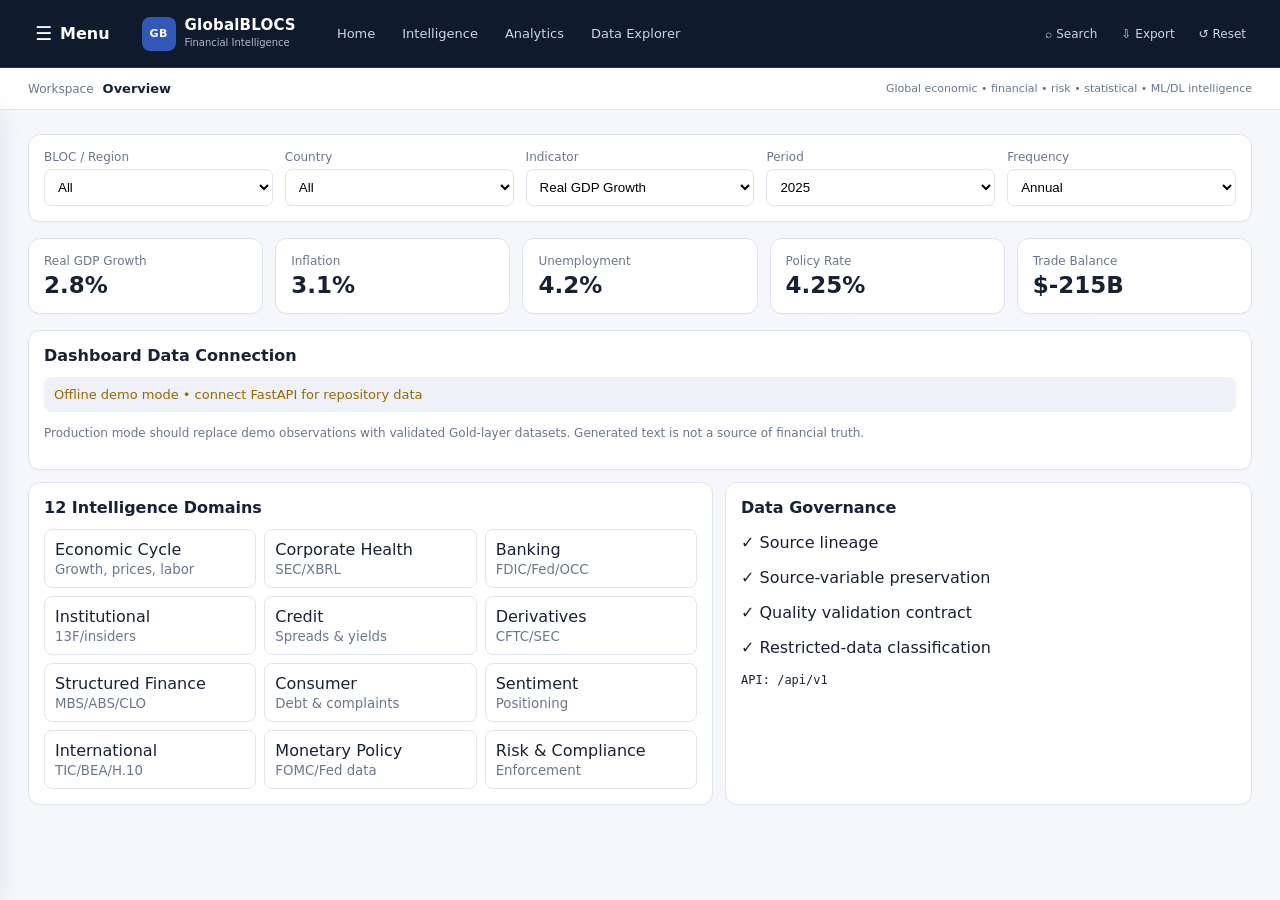
==== commit cdc92d52: "Integrate Energy Intelligence API and dashboard" ====
--- a/dashboard/index.html
+++ b/dashboard/index.html
@@ -1,10 +1,10 @@
-<!doctype html><html lang="en"><head><meta charset="utf-8"><meta name="viewport" content="width=device-width,initial-scale=1"><title>GlobalBLOCS Financial Intelligence</title><link rel="stylesheet" href="styles.css"></head><body><header><div><h1>GlobalBLOCS Financial Intelligence</h1><div class="sub">Institutional Economic • Financial • Risk • Statistics • ML/DL Intelligence</div></div><div class="actions"><button class="button" id="export">Export View</button><button class="button primary" id="reset">Reset Filters</button></div></header><main><div class="nav">
+<!doctype html><html lang="en"><head><meta charset="utf-8"><meta name="viewport" content="width=device-width,initial-scale=1"><title>GlobalBLOCS Financial Intelligence</title><link rel="stylesheet" href="styles.css"><link rel="stylesheet" href="energy.css"></head><body><header><div><h1>GlobalBLOCS Financial Intelligence</h1><div class="sub">Institutional Economic • Financial • Risk • Statistics • ML/DL Intelligence</div></div><div class="actions"><button class="button" id="export">Export View</button><button class="button primary" id="reset">Reset Filters</button></div></header><main><div class="nav">
 <button class="active" data-page="overview">Overview</button>
 <button data-page="economics">Economics</button><button data-page="concepts">Concepts → Securities</button><button data-page="metrics">Investment Metrics</button>
 <button data-page="markets">Stock Exchanges</button>
 <button data-page="banking">Banking & Regulation</button>
 <button data-page="trade">Import / Export</button>
-<button data-page="sectors">Industry Sectors</button>
+<button data-page="sectors">Industry Sectors</button><button data-page="energy">Oil, Gas & Energy</button>
 <button data-page="institutional">Institutional Products</button>
 <button data-page="research">Research & Regulation</button>
 <button data-page="api-intelligence">API ETL / EDA</button>
@@ -12,6 +12,34 @@
 <button data-page="data">Data Explorer</button><button data-page="production">Production Scripts</button><button data-page="intelligence">Financial Intelligence</button><button data-page="visualization">Metric Visualization</button>
 <button data-page="rag">RAG Research Assistant</button><button data-page="install">Installation</button>
 </div><section id="overview"><div class="filters"><div><label>BLOC / Region</label><select id="bloc"><option>All</option><option>North America</option><option>European Union</option><option>Asia-Pacific</option><option>Emerging Markets</option></select></div><div><label>Country</label><select id="country"><option>All</option><option>United States</option><option>Germany</option><option>Japan</option><option>Brazil</option><option>India</option></select></div><div><label>Indicator</label><select id="indicator"><option>Real GDP Growth</option><option>Inflation Rate</option><option>Unemployment Rate</option><option>Policy Rate</option><option>Trade Balance</option></select></div><div><label>Period</label><select id="period"><option>2025</option><option>2024</option><option>2023</option></select></div><div><label>Frequency</label><select id="frequency"><option>Annual</option><option>Quarterly</option><option>Monthly</option></select></div></div><div class="metrics"><div class="metric"><div class="label">Real GDP Growth</div><div class="value" id="gdp">—</div></div><div class="metric"><div class="label">Inflation</div><div class="value" id="infl">—</div></div><div class="metric"><div class="label">Unemployment</div><div class="value" id="unemp">—</div></div><div class="metric"><div class="label">Policy Rate</div><div class="value" id="rate">—</div></div><div class="metric"><div class="label">Trade Balance</div><div class="value" id="trade">—</div></div></div><div class="grid"><div class="card wide"><h2>Dashboard Data Connection</h2><div id="status" class="status">Connecting to FastAPI…</div><p class="note">Production mode should replace demo observations with validated Gold-layer datasets. Generated text is not a source of financial truth.</p></div><div class="card"><h2>12 Intelligence Domains</h2><div class="domain-list"><div class="domain">Economic Cycle<small>Growth, prices, labor</small></div><div class="domain">Corporate Health<small>SEC/XBRL</small></div><div class="domain">Banking<small>FDIC/Fed/OCC</small></div><div class="domain">Institutional<small>13F/insiders</small></div><div class="domain">Credit<small>Spreads & yields</small></div><div class="domain">Derivatives<small>CFTC/SEC</small></div><div class="domain">Structured Finance<small>MBS/ABS/CLO</small></div><div class="domain">Consumer<small>Debt & complaints</small></div><div class="domain">Sentiment<small>Positioning</small></div><div class="domain">International<small>TIC/BEA/H.10</small></div><div class="domain">Monetary Policy<small>FOMC/Fed data</small></div><div class="domain">Risk & Compliance<small>Enforcement</small></div></div></div><div class="card"><h2>Data Governance</h2><p>✓ Source lineage</p><p>✓ Source-variable preservation</p><p>✓ Quality validation contract</p><p>✓ Restricted-data classification</p><p class="api">API: /api/v1</p></div></div></section><section id="concepts" hidden><div class="card"><h2>Economic Concept → U.S. Security Mapping</h2><p class="note">Select an economic concept to view its mapped research universe and market-proxy categories.</p><div class="feature-grid"><div><label>Concept</label><select id="conceptSelect"><option>GDP</option><option>Inflation</option><option>Interest Rate</option><option>Unemployment</option><option>Consumer Spending</option><option>Housing</option></select></div><div><label>Security</label><select id="conceptSecurity"><option>Select a concept first</option></select></div></div><div id="conceptOutput" style="margin-top:12px"></div></div></section><section id="metrics" hidden><div class="card"><h2>Investment Metrics Engine</h2><p class="note">350-metric knowledge base across return/performance, portfolio/risk, risk-adjusted performance, and quantitative finance. The 50-metric calculation engine remains the first executable calculation tier; the knowledge base drives the full metadata, visualization, statistics, feature-store, and forecasting architecture. Directional labels describe observed movement and do not constitute investment recommendations.</p><div class="tablewrap"><table><thead><tr><th>ID</th><th>Metric</th><th>Category</th></tr></thead><tbody id="metricRows"></tbody></table></div></div></section><section id="economics" hidden><div class="card"><h2>Economic Concept Intelligence</h2><p>Economic concepts map to indicators, U.S. security research universes, historical series, returns, volatility and drawdown analysis.</p></div></section><section id="markets" hidden><div class="card"><h2>Global Stock Exchanges & Market Venues</h2><p>Exchange, security, price, volume, turnover, market capitalization, volatility, corporate actions and derivatives coverage.</p><div class="tablewrap"><table><thead><tr><th>Venue</th><th>Jurisdiction</th><th>Segment</th></tr></thead><tbody id="marketRows"></tbody></table></div></div></section><section id="banking" hidden><div class="grid"><div class="card"><h2>Banking System Intelligence</h2><p>Central-bank and supervisory data covering assets, deposits, loans, capital, liquidity, NIM, ROA/ROE, non-performing exposures and failures.</p></div><div class="card"><h2>Regulatory Events</h2><p>Enforcement, supervisory actions, license actions, issuer filings, market halts, disclosures, sanctions and capital actions.</p></div></div></section><section id="trade" hidden><div class="card"><h2>Import / Export Intelligence</h2><p>Reporter × partner × product × period × flow with classification crosswalks and source provenance.</p><div class="tablewrap"><table><thead><tr><th>Reporter</th><th>Partner</th><th>Flow</th><th>Value</th></tr></thead><tbody id="tradeRows"></tbody></table></div></div></section><section id="sectors" hidden><div class="card"><h2>Industry Sector Intelligence</h2><p>Output, value added, employment, wages, productivity, imports, exports, investment, capacity, energy use, business counts and insolvencies.</p></div></section><section id="institutional" hidden><div class="card"><h2>Institutional Finance Products</h2><p class="note">Research workspace for derivatives, structured finance, fixed income and funding instruments.</p><div class="feature-grid"><div><label>Product Group</label><select id="productGroup"><option>Derivatives</option><option>Structured Credit</option><option>Fixed Income & Funding</option></select></div><div><label>Product</label><select id="product"><option>Total Return Swap (TRS)</option><option>Credit Default Swap (CDS)</option><option>Interest Rate Swap</option><option>Swaption</option><option>SOFR Future</option><option>CLO</option><option>CDO</option><option>MBS / RMBS / CMBS</option><option>Structured Note</option><option>U.S. Treasury</option><option>Floating Rate Note</option><option>Convertible Bond</option><option>Commercial Paper</option><option>Repurchase Agreement</option></select></div></div><div class="grid" style="margin-top:12px"><div class="card"><h3>Analytics</h3><p>Underlying/reference asset • spread • duration • DV01 • volatility • liquidity • counterparty exposure • scenario sensitivity.</p></div><div class="card"><h3>Regulatory / Research</h3><p>SEC • CFTC • Federal Reserve • FINRA • OCC • FDIC • authorized commercial research providers.</p></div></div></div></section>
+<section id="energy" hidden>
+<div class="energy-heading"><div><h2>Oil, Gas & Energy Intelligence</h2><p class="note">Commodity benchmarks • exploration & production • pipelines • refining • LNG • gas and electric utilities</p></div><span class="energy-tag">Energy vertical</span></div>
+<div class="metrics energy-metrics">
+<div class="metric"><div class="label">Company coverage</div><div class="value" id="energyCompanyCount">—</div></div>
+<div class="metric"><div class="label">Commodity benchmarks</div><div class="value">5</div></div>
+<div class="metric"><div class="label">Official data source</div><div class="value">EIA</div></div>
+<div class="metric"><div class="label">Infrastructure sources</div><div class="value">FERC / PHMSA</div></div>
+</div>
+<div class="grid energy-grid">
+<div class="card"><h3>Commodity benchmarks</h3><div id="energyCommodityList"></div></div>
+<div class="card"><h3>Market observations</h3><p class="note">Historical data from yfinance. These are not real-time executable quotes.</p>
+<label for="energySymbols">Symbols (comma-separated)</label><input id="energySymbols" value="CL=F,BZ=F,NG=F,RB=F,HO=F,XOM,CVX,SR,AEE,KMI,EPD,MPC,VLO">
+<label for="energyPeriod">Historical period</label><select id="energyPeriod"><option value="1y">1 year</option><option value="3mo">3 months</option><option value="6mo">6 months</option><option value="2y">2 years</option><option value="5y">5 years</option></select>
+<button class="button primary" id="energyLoadMarket" style="margin-top:10px">Load historical market data</button><div id="energyMarketStatus" class="status" style="margin-top:10px">Waiting for request…</div><p id="energyMarketDisclaimer" class="note"></p>
+</div></div>
+<div class="card" style="margin-top:12px"><div class="energy-toolbar"><div><h3>Energy company universe</h3><p class="note">Filter by operating segment. The initial list is curated coverage, not a complete global company universe.</p></div><div class="energy-filter"><label for="energySegment">Company segment</label><select id="energySegment"><option value="all">All segments</option><option value="integrated">Integrated oil & gas</option><option value="upstream">Exploration & production</option><option value="services">Oilfield services & drilling</option><option value="midstream">Pipelines & midstream</option><option value="refining">Refining & downstream</option><option value="gas_utility">Natural gas utilities</option><option value="electric_utility">Electric utilities</option></select></div><button class="button" id="energyRefreshUniverse">Refresh list</button></div>
+<div id="energyUniverseStatus" class="status">Loading company universe…</div><div id="energyCompanies" style="margin-top:10px"></div></div>
+<div class="grid energy-grid" style="margin-top:12px">
+<div class="card"><h3>EIA official data query</h3><p class="note">Configure EIA_API_KEY on the API server. Select a dataset, then supply valid EIA facet parameters from its current category metadata. The API key never enters browser code.</p>
+<label for="energyEiaDataset">Dataset</label><select id="energyEiaDataset"><option>Loading catalog…</option></select>
+<label for="energyEiaParams">EIA query parameters (JSON)</label><textarea id="energyEiaParams" rows="4" placeholder='{"facets[product][]":"select-current-facet-code"}'></textarea>
+<label for="energyEiaLength">Maximum records</label><input id="energyEiaLength" type="number" min="1" max="5000" value="100">
+<button class="button primary" id="energyRunEia" style="margin-top:10px">Query EIA</button><div id="energyEiaStatus" class="status" style="margin-top:10px">EIA API key required on server.</div><p id="energyEiaSource" class="note"></p>
+</div><div class="card"><h3>EIA dataset catalog</h3><div id="energyEiaDatasets"></div></div></div>
+<div class="card" style="margin-top:12px"><h3>Market data results</h3><div id="energyMarketRows"><p class="note">Load market data to display observations, returns, volatility and dates.</p></div></div>
+<div class="card" style="margin-top:12px"><h3>EIA query results</h3><div id="energyEiaOutput"><p class="note">Query an official EIA dataset to display source observations.</p></div></div>
+<div class="card" style="margin-top:12px"><h3>Next analytical layers</h3><div class="domain-list energy-domain-list"><div class="domain">Upstream<small>Reserves, production, lifting cost, hedge coverage</small></div><div class="domain">Midstream<small>Throughput, capacity, fee-based revenue, leverage</small></div><div class="domain">Refining<small>Utilization, crack spreads, throughput, margins</small></div><div class="domain">Gas utilities<small>Rate base, allowed ROE, customers, capex</small></div><div class="domain">Electric utilities<small>Generation mix, fuel exposure, load growth</small></div><div class="domain">Infrastructure<small>Pipeline safety, refineries, storage, LNG terminals</small></div></div></div>
+</section>
 <section id="research" hidden><div class="card"><h2>Ratings, Research & Regulation</h2><p class="note">Institutional research providers, credit ratings, regulatory reports and credentialed API architecture.</p><div class="tablewrap"><table><thead><tr><th>Provider</th><th>Category</th><th>Access</th></tr></thead><tbody id="providerRows"></tbody></table></div></div></section>
 <section id="api-intelligence" hidden>
 <div class="card"><h2>Credentialed API → ETL → EDA → Feature Engineering</h2><p class="note">Each API is processed independently through a documented data contract. Credentials are runtime-only and are never returned or persisted by this API.</p>
@@ -29,7 +57,7 @@
 <div style="margin-top:12px"><button class="button primary" id="runApi">Test Connection + Ingest + ETL/EDA</button><button class="button" id="loadContracts">Load API Contracts</button></div>
 <div class="tabs" style="margin-top:16px"><button class="tab active" data-tab="api-quality">Data Quality</button><button class="tab" data-tab="api-eda">ETL / EDA</button><button class="tab" data-tab="api-transform">Transformations</button><button class="tab" data-tab="api-features">Feature Engineering</button><button class="tab" data-tab="api-metrics">Metrics</button><button class="tab" data-tab="api-trend">Trend Intelligence</button><button class="tab" data-tab="api-viz">Visualization</button><button class="tab" data-tab="api-export">Export</button></div>
 <div id="apiOutput" class="api-output"><p class="note">Connect an API or analyze an inline dataset to populate the feature table and feature matrix.</p></div>
-</div></section><section id="models" hidden><div class="grid"><div class="card"><h2>ML / Deep Learning</h2><p>Random Forest • Gradient Boosting • Logistic Regression • LSTM • GRU • Transformer • Autoencoder</p></div><div class="card"><h2>Model Governance</h2><p class="note">Forecasts and feature importance are analytical outputs, not automatic causal evidence. Models require time-aware validation and documented provenance.</p></div></div></section><section id="data" hidden><div class="card"><h2>Data Explorer</h2><label>Search variable or country</label><input id="search" placeholder="GDP, inflation, United States"><div class="tablewrap" style="margin-top:12px"><table><thead><tr><th>Country</th><th>BLOC</th><th>Variable</th><th>Period</th><th>Value</th></tr></thead><tbody id="datarows"></tbody></table></div></div></section><section id="production" hidden><div class="card"><h2>Production Script Library</h2><p class="note">This workspace exposes the production Python modules behind GlobalBLOCS. These are executable application components, not placeholder dashboard descriptions.</p><div id="productionStatus" class="status">Loading production capabilities…</div><div id="productionScripts"></div><h3>Source Connectors</h3><div id="productionSources"></div><h3>ML / Deep Learning Registry</h3><div id="productionModels"></div></div></section><section id="intelligence" hidden><div class="grid"><div class="card"><h2>12 Intelligence Domains</h2><div id="intelligenceDomains"></div></div><div class="card"><h2>Economic BLOCs & Regions</h2><div id="intelligenceBlocs"></div></div></div><div class="grid" style="margin-top:12px"><div class="card"><h2>Recession Intelligence</h2><p class="note">Indicator registry for country/BLOC analytical screening. Annual World Bank data is not official quarterly recession dating.</p><div id="recessionIndicators"></div></div><div class="card"><h2>Research Providers</h2><div id="intelligenceProviders"></div></div></div><div class="card" style="margin-top:12px"><h2>Investment Metric Catalog</h2><div id="intelligenceMetrics"></div></div><div class="card" style="margin-top:12px"><h2>Risk Analytics Test</h2><p class="note">Enter a comma-separated price series to calculate volatility, drawdown, Sharpe, historical VaR and CVaR.</p><input id="riskPrices" value="100,101,99,103,102,105,104,107"><button class="button primary" id="runRisk" style="margin-top:8px">Run Risk Analytics</button><div id="riskOutput" style="margin-top:12px"></div></div></section><section id="visualization" hidden><div class="card"><h2>GlobalBLOCS Metric Visualization Engine</h2><p class="note">Recommendations are advisory. Every compatible chart remains selectable.</p><div class="feature-grid"><div><label>Metric</label><select id="vizMetric"></select></div><div><label>Category</label><select id="vizCategory"><option value="">All</option><option value="return_performance">Return / Performance</option><option value="portfolio_risk">Portfolio / Risk</option><option value="risk_adjusted">Risk-Adjusted</option><option value="quantitative_finance">Quantitative Finance</option></select></div><div><label>Visualization Type</label><select id="vizType"></select></div><div><label>Period</label><select id="vizPeriod"><option>10Y</option><option>5Y</option><option>3Y</option><option>1Y</option><option>YTD</option><option>1Q</option><option>1M</option></select></div></div><div class="grid" style="margin-top:12px"><div class="card"><h3>Metric Profile</h3><div id="vizProfile"></div></div><div class="card"><h3>Why This Visualization?</h3><div id="vizWhy"></div></div></div><div class="card" style="margin-top:12px"><h3>Visualization Workspace</h3><div id="vizCanvas" class="viz-placeholder">Select a metric and compatible visualization. Connect a dataset to render the actual chart.</div><div class="feature-grid" style="margin-top:12px"><div><label>Metric A</label><select id="metricA"></select></div><div><label>Metric B</label><select id="metricB"></select></div><div><label>Compare</label><select id="vizCompare"><option>Metric vs Metric</option><option>Company vs Benchmark</option><option>SEC vs yfinance</option><option>Peer Group</option></select></div><div><label>Mode</label><select id="vizMode"><option>Single Chart</option><option>Compare Visualizations</option></select></div></div><div id="vizCompareOutput" style="margin-top:12px"></div><div class="card" style="margin-top:12px"><h3>Evaluation Panel</h3><div id="vizEvaluation" class="note">Evaluation metrics change with the selected visualization/model family.</div></div><div class="card" style="margin-top:12px"><h3>350-Metric Execution Gate</h3><div id="metricExecutionValidation" class="note">Validating metric execution contracts…</div></div></div></div></section><section id="rag" hidden><div class="card"><h2>GlobalBLOCS RAG Research Assistant</h2><p class="note">Search repository documentation and source catalogs. Current starter retrieves evidence with TF-IDF; generated synthesis and vector search are not yet configured.</p><form id="ragForm"><label for="ragQuestion">Research question</label><textarea id="ragQuestion" rows="4" style="width:100%;margin-top:8px" placeholder="Example: Which official sources can validate trade and macroeconomic risks for semiconductor companies?" required></textarea><div class="feature-grid" style="margin-top:10px"><div><label for="ragTopK">Evidence passages</label><select id="ragTopK"><option value="4">4</option><option value="6" selected>6</option><option value="10">10</option></select></div><div style="display:flex;align-items:end"><button class="button primary" type="submit" id="ragSubmit">Search Evidence</button></div></div></form><div id="ragStatus" class="status" style="margin-top:12px">Ready to search the repository.</div><div id="ragAnswer" style="margin-top:12px"></div><div id="ragEvidence" class="grid" style="margin-top:12px"></div></div></section><section id="install" hidden><div class="card"><h2>Installation Wizard</h2><p>Configure Cloud/API, Desktop Local, or Developer mode and review the required technology stack.</p><button class="button primary" onclick="window.open('../installer/installation-wizard.html','_blank')">Open Installation Wizard</button><p class="note">Mobile clients connect to the secured API; they do not install PostgreSQL, Docker, or the ETL stack on the phone.</p></div></section></main><script src="visualization.js"></script><script src="app.js"></script><script src="navigation.js"></script><script>
+</div></section><section id="models" hidden><div class="grid"><div class="card"><h2>ML / Deep Learning</h2><p>Random Forest • Gradient Boosting • Logistic Regression • LSTM • GRU • Transformer • Autoencoder</p></div><div class="card"><h2>Model Governance</h2><p class="note">Forecasts and feature importance are analytical outputs, not automatic causal evidence. Models require time-aware validation and documented provenance.</p></div></div></section><section id="data" hidden><div class="card"><h2>Data Explorer</h2><label>Search variable or country</label><input id="search" placeholder="GDP, inflation, United States"><div class="tablewrap" style="margin-top:12px"><table><thead><tr><th>Country</th><th>BLOC</th><th>Variable</th><th>Period</th><th>Value</th></tr></thead><tbody id="datarows"></tbody></table></div></div></section><section id="production" hidden><div class="card"><h2>Production Script Library</h2><p class="note">This workspace exposes the production Python modules behind GlobalBLOCS. These are executable application components, not placeholder dashboard descriptions.</p><div id="productionStatus" class="status">Loading production capabilities…</div><div id="productionScripts"></div><h3>Source Connectors</h3><div id="productionSources"></div><h3>ML / Deep Learning Registry</h3><div id="productionModels"></div></div></section><section id="intelligence" hidden><div class="grid"><div class="card"><h2>12 Intelligence Domains</h2><div id="intelligenceDomains"></div></div><div class="card"><h2>Economic BLOCs & Regions</h2><div id="intelligenceBlocs"></div></div></div><div class="grid" style="margin-top:12px"><div class="card"><h2>Recession Intelligence</h2><p class="note">Indicator registry for country/BLOC analytical screening. Annual World Bank data is not official quarterly recession dating.</p><div id="recessionIndicators"></div></div><div class="card"><h2>Research Providers</h2><div id="intelligenceProviders"></div></div></div><div class="card" style="margin-top:12px"><h2>Investment Metric Catalog</h2><div id="intelligenceMetrics"></div></div><div class="card" style="margin-top:12px"><h2>Risk Analytics Test</h2><p class="note">Enter a comma-separated price series to calculate volatility, drawdown, Sharpe, historical VaR and CVaR.</p><input id="riskPrices" value="100,101,99,103,102,105,104,107"><button class="button primary" id="runRisk" style="margin-top:8px">Run Risk Analytics</button><div id="riskOutput" style="margin-top:12px"></div></div></section><section id="visualization" hidden><div class="card"><h2>GlobalBLOCS Metric Visualization Engine</h2><p class="note">Recommendations are advisory. Every compatible chart remains selectable.</p><div class="feature-grid"><div><label>Metric</label><select id="vizMetric"></select></div><div><label>Category</label><select id="vizCategory"><option value="">All</option><option value="return_performance">Return / Performance</option><option value="portfolio_risk">Portfolio / Risk</option><option value="risk_adjusted">Risk-Adjusted</option><option value="quantitative_finance">Quantitative Finance</option></select></div><div><label>Visualization Type</label><select id="vizType"></select></div><div><label>Period</label><select id="vizPeriod"><option>10Y</option><option>5Y</option><option>3Y</option><option>1Y</option><option>YTD</option><option>1Q</option><option>1M</option></select></div></div><div class="grid" style="margin-top:12px"><div class="card"><h3>Metric Profile</h3><div id="vizProfile"></div></div><div class="card"><h3>Why This Visualization?</h3><div id="vizWhy"></div></div></div><div class="card" style="margin-top:12px"><h3>Visualization Workspace</h3><div id="vizCanvas" class="viz-placeholder">Select a metric and compatible visualization. Connect a dataset to render the actual chart.</div><div class="feature-grid" style="margin-top:12px"><div><label>Metric A</label><select id="metricA"></select></div><div><label>Metric B</label><select id="metricB"></select></div><div><label>Compare</label><select id="vizCompare"><option>Metric vs Metric</option><option>Company vs Benchmark</option><option>SEC vs yfinance</option><option>Peer Group</option></select></div><div><label>Mode</label><select id="vizMode"><option>Single Chart</option><option>Compare Visualizations</option></select></div></div><div id="vizCompareOutput" style="margin-top:12px"></div><div class="card" style="margin-top:12px"><h3>Evaluation Panel</h3><div id="vizEvaluation" class="note">Evaluation metrics change with the selected visualization/model family.</div></div><div class="card" style="margin-top:12px"><h3>350-Metric Execution Gate</h3><div id="metricExecutionValidation" class="note">Validating metric execution contracts…</div></div></div></div></section><section id="rag" hidden><div class="card"><h2>GlobalBLOCS RAG Research Assistant</h2><p class="note">Search repository documentation and source catalogs. Current starter retrieves evidence with TF-IDF; generated synthesis and vector search are not yet configured.</p><form id="ragForm"><label for="ragQuestion">Research question</label><textarea id="ragQuestion" rows="4" style="width:100%;margin-top:8px" placeholder="Example: Which official sources can validate trade and macroeconomic risks for semiconductor companies?" required></textarea><div class="feature-grid" style="margin-top:10px"><div><label for="ragTopK">Evidence passages</label><select id="ragTopK"><option value="4">4</option><option value="6" selected>6</option><option value="10">10</option></select></div><div style="display:flex;align-items:end"><button class="button primary" type="submit" id="ragSubmit">Search Evidence</button></div></div></form><div id="ragStatus" class="status" style="margin-top:12px">Ready to search the repository.</div><div id="ragAnswer" style="margin-top:12px"></div><div id="ragEvidence" class="grid" style="margin-top:12px"></div></div></section><section id="install" hidden><div class="card"><h2>Installation Wizard</h2><p>Configure Cloud/API, Desktop Local, or Developer mode and review the required technology stack.</p><button class="button primary" onclick="window.open('../installer/installation-wizard.html','_blank')">Open Installation Wizard</button><p class="note">Mobile clients connect to the secured API; they do not install PostgreSQL, Docker, or the ETL stack on the phone.</p></div></section></main><script src="visualization.js"></script><script src="app.js"></script><script src="navigation.js"></script><script src="energy.js"></script><script>
 (function(){
  const form=document.getElementById('ragForm');
  if(!form)return;
